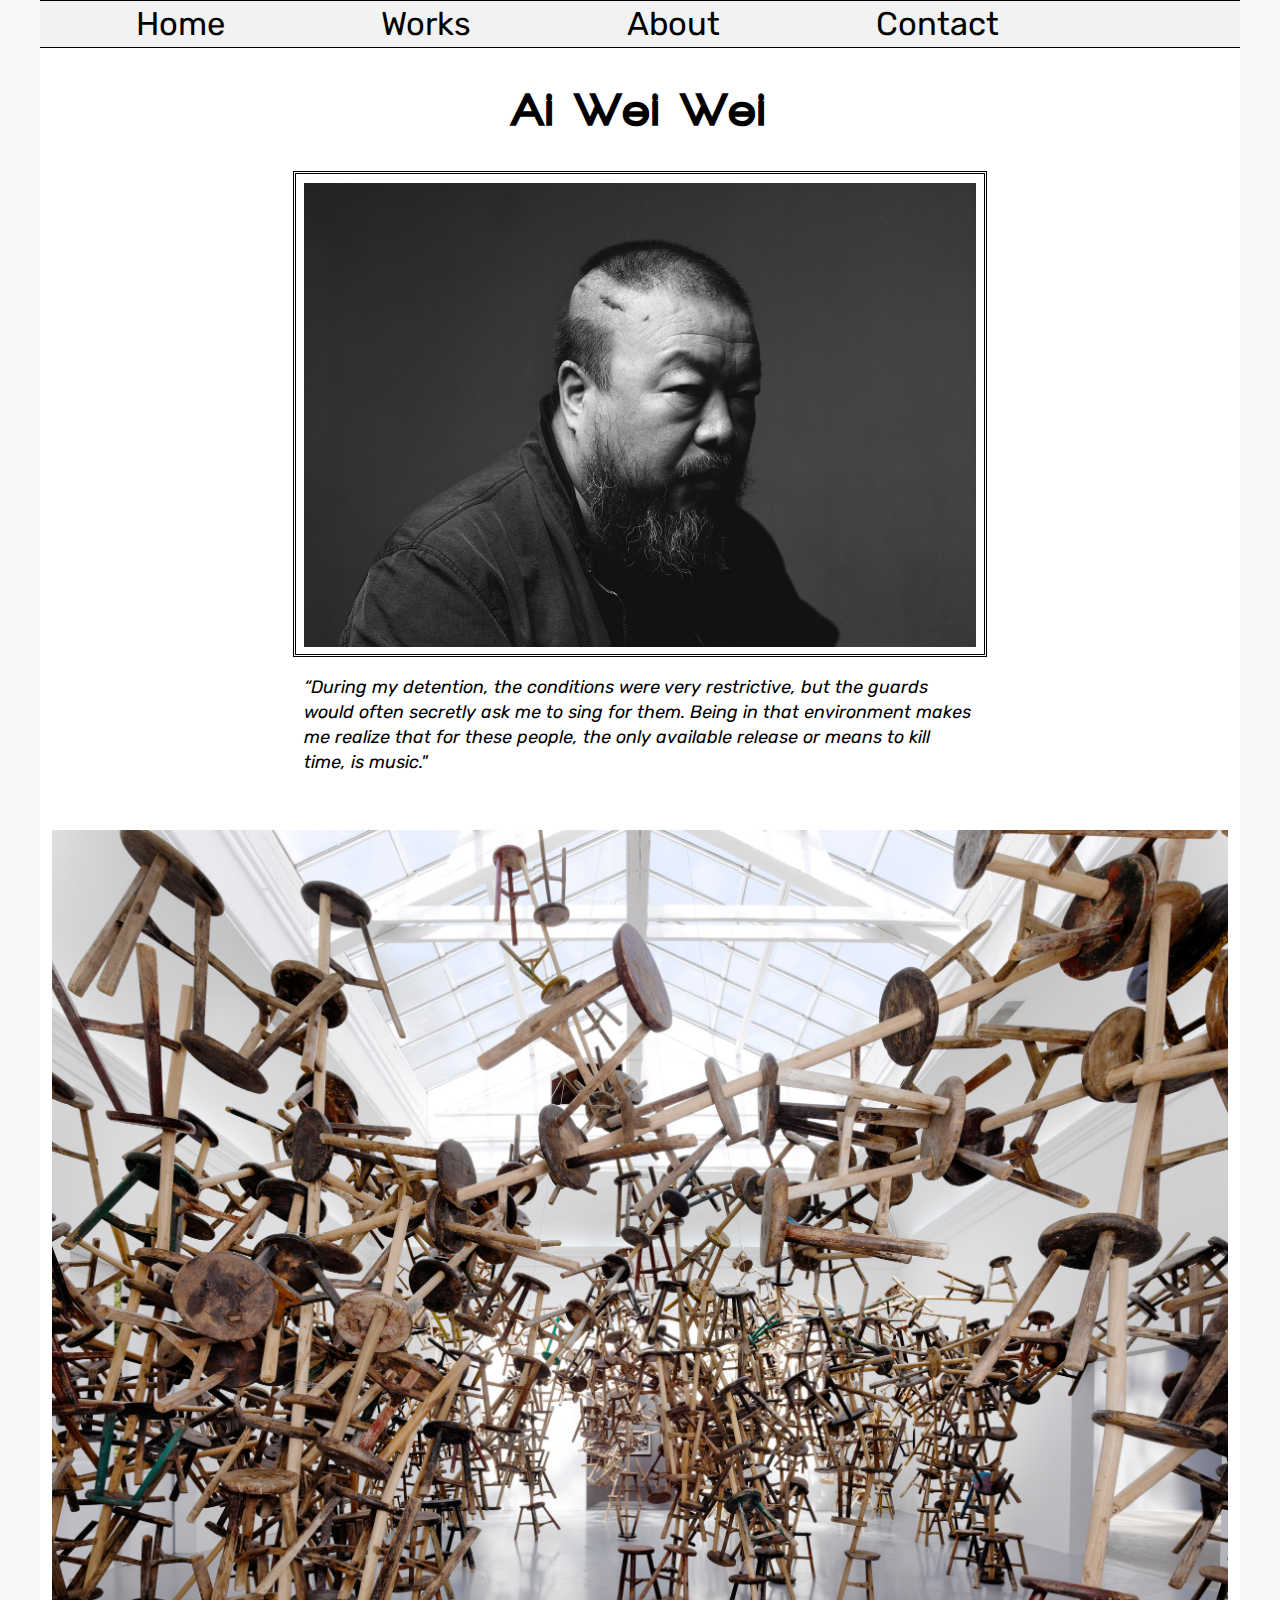
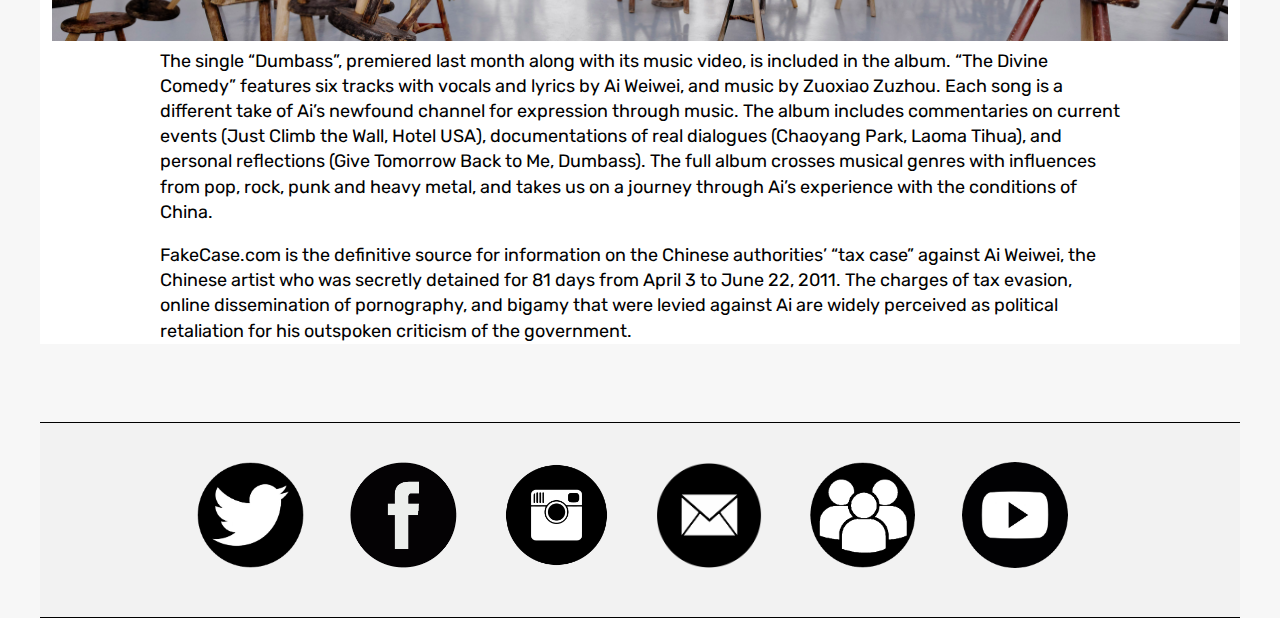
==== NgAllan_Project06/artist-profile.html @ fd408b61 "Add files via upload" ====
<!DOCTYPE html>
    <html lang="en">
        <head>
            <meta charset="UTF-8">
            <title>Artist Profile Page</title>
            <link rel="stylesheet" href="css/style.css">
            <meta name="viewport" content="width=device-width, initial-scale=1">
            <link href="https://fonts.googleapis.com/css?family=Rubik" rel="stylesheet">
        </head>
        <body>
            <div class="container">
                <nav>
                    <ul class="top-nav" id="my-top-nav">
                        <li><a class="active" href="index.html">Home</a></li>
                        <li><a href="#works">Works</a></li>
                        <li><a href="#about">About</a></li>
                        <li><a href="#contact">Contact</a></li>
                        <li class="icon"><a href="javascript:void(0);" style="font-size:2.25em;" onclick="myFunction()">&#9776;</a></li>
                    </ul>
                </nav>
                <div class="artist">
                    <h1>Ai Wei Wei</h1>
                    <div id="portrait">
                        <img src="images/ai-wei-wei/ai-wei-wei_portrait.jpg" alt="ai-wei-wei's portrait">
                    </div> <!-- portrait -->
                    <div class="quote">
                    <p>“During my detention, the conditions were very restrictive, but the guards would often secretly ask me to sing for them. Being in that environment makes me realize that for these people, the only available release or means to kill time, is music."</p>
                </div> <!-- quote -->
                </div><!-- artist -->
                <div class="slideshow">
                    <img class="mySlides" src="images/ai-wei-wei/ai-wei-wei_bang.jpg" alt="ai-wei-wei-bang">
                </div>
                <div class="info">
                    <p>The single “Dumbass”, premiered last month along with its music video, is included in the album. “The Divine Comedy” features six tracks with vocals and lyrics by Ai Weiwei, and music by Zuoxiao Zuzhou. Each song is a different take of Ai’s newfound channel for expression through music. The album includes commentaries on current events (Just Climb the Wall, Hotel USA), documentations of real dialogues (Chaoyang Park, Laoma Tihua), and personal reflections (Give Tomorrow Back to Me, Dumbass). The full album crosses musical genres with influences from pop, rock, punk and heavy metal, and takes us on a journey through Ai’s experience with the conditions of China.</p>
                </div> <!-- info -->
                <div class="info2">
                    <p><a href="https://fakecase.com/">FakeCase.com</a> is the definitive source for information on the Chinese authorities’ “tax case” against Ai Weiwei, the Chinese artist who was secretly detained for 81 days from April 3 to June 22, 2011. The charges of tax evasion, online dissemination of pornography, and bigamy that were levied against Ai are widely perceived as political retaliation for his outspoken criticism of the government.</p>
                </div><!-- info -->
                
                <div class="contacts">
                    <ul class="contact_list">
                        <li><a href="#"><img src="images/logos/twitter.png" alt="twitter logo"></a></li>
                        <li><a href="#"><img src="images/logos/facebook.png" alt="facebook logo"></a></li>
                        <li><a href="#"><img src="images/logos/instagram.png" alt="instagram logo"></a></li>
                        <li><a href="#"><img src="images/logos/newsletter.png" alt="newsletter logo"></a></li>
                        <li><a href="#"><img src="images/logos/press.png" alt="press logo"></a></li>
                        <li><a href="#"><img src="images/logos/youtube.png" alt="youtube logo"></a></li>
                    </ul>
                </div> <!-- contacts -->
            </div> <!-- container -->
            
            <script>
                function myFunction() {
                    var x = document.getElementById("my-top-nav");
                    if (x.className === "top-nav") {
                        x.className += " responsive";
                    } else {
                        x.className = "top-nav";
                    }
                }
            </script> <!-- nav script -->
        </body>
    </html>
---- NgAllan_Project06/css/style.css ----
@font-face{
/*    font-family: 'DiplomataSC-Regular';*/
/*    src:url('../fonts/Diplomata_SC/DiplomataSC-Regular.ttf');*/
    font-family: 'Walkway_Black';
    src:url('../fonts/Walkway_Black.ttf');
}

body{
    font-family: 'Rubik', sans-serif;
    font-size: 18px;
    margin:0;
    padding:0;
    line-height:1.4;
}

nav{
    z-index:11;
    font-size:1.3em;
    border:1px solid black;
    border-left:0;
    border-right:0;
}

img{
    width:100%;
}

.artist #portrait{
    width:80%;
    margin:0 auto;
    padding:1%;
    padding-bottom:0;
    border:double black;
}

h1{
    font-family: 'Walkway_Black', serif;
    text-align:center;
    font-size:2.5em;
    letter-spacing:4px;
    
}

h2{
    font-family: 'Walkway_Black', serif;
    padding-left:10%;
    font-size:1.8em;
    letter-spacing:1.5px;
}

p{
    padding-left:10%;
    padding-right:10%;
}

.contacts{
    margin-top:5%;
    background-color:#f2f2f2;
    float:left;
    border:1px solid black;
    border-right:0;
    border-left:0;
}

.quote{
    font-style:italic;
}

a{
    text-decoration:none;
    color:black;
}



.contact_list li{
    list-style-type:none;
    display:inline-block;
    padding:5%;
    width:20%;
    height:10%;
    text-align:center;
    font-size:1.4em;
}

.contact_list li a:hover{
    color:#B22222;
}

.contact_list li a{
    color:black;
    text-decoration:none;
}

.contacts_list li a img{
    width:10%;
}

ul.top-nav{
    list-style-type:none;
    margin:0;
    padding:0;
    overflow: hidden;
    background-color: #f2f2f2;
}

ul.top-nav li{
    float:left;
    margin: 0 5% 0 8%;
}

ul.top-nav li.icon {
    display: none;
}

#myText {
    display:none;
}

#myText p {
    margin-top:0;
    margin-bottom:5%;
}

button.accordion {
    background-color: #eee;
    color: #444;
    cursor: pointer;
    padding: 18px;
    width: 100%;
    text-align: left;
    border: none;
    outline: none;
    transition: 0.4s;
    font-size:1.25em;
}

button.accordion.active, button.accordion:hover {
    background-color: #ddd;
}

div.panel {
    padding: 0 18px;
    background-color: white;
    display: none;
}

button.accordion {
    margin-top:2%;
}

button.accordion:after {
    content: '\02795'; /* Unicode character for "plus" sign (+) */
    font-size: 13px;
    color: #777;
    float: right;
    margin-left: 5px;
}

button.accordion.active:after {
    content: "\2796"; /* Unicode character for "minus" sign (-) */
}

@media only screen and (max-width: 680px) {
    ul.top-nav li{
        display: none;
    }
    ul.top-nav li.icon {
        display: inline-block;
        float: right;
    }
    
    ul.top-nav li a{
        text-decoration:none;
        color:black;
    }
    
    ul.top-nav li a:hover{
        color:#B22222;
    }
    
    nav{
        position:fixed;
        width:100%;
        top:0;
        left:0;
    }
    h1{
        margin-top:2em;
    }
    
    .hideButton{
        border:2;
        background-color:#f2f2f2;
        margin-left:10%;
        font-size:1em;
        margin-bottom:5%;
    }
}
@media only screen and (max-width: 680px) {
    ul.top-nav.responsive {
        position:relative;
    }
    ul.top-nav.responsive li.icon{
        position:absolute;
        right:0;
        top:0;
    }
    ul.top-nav.responsive li{
        float:none;
        display: inline;
    }
    ul.top-nav.responsive li a{
        display: block;
        text-align: left;
        text-decoration:none;
        padding-left:5%;
        color:black;
    }
    
    ul.top-nav.responsive li a:hover{
        color:#B22222;
    }
    
    button.accordion {
        margin-top:2%;
    }
    
    button.thefirst {
        margin-top:0;
    }
}

@media only screen and (min-width: 320px){
    body{
        background-color: white;
    }
}

@media only screen and (min-width: 681px){
    .col-sm-3{
        width:45%;
        float:left;
        margin-left:3.333333333333333%;
    }
    
    .contact_list {
        margin-left:8%;
    }
    
    .contacts li{
        width:10%;
        padding:2%;
    }
    
    .col-sm-3 h2{
        font-size:1em;
    }
    
    .artist {
        width:70%;
    }
    
    .artist{
        margin:0 auto;
        
    }
    
    .slideshow {
        float:right;
        margin-right:1%;
        margin-left:1%;
        margin-top:3%;
    }
    
    .part1 .info{
        float:right;
    }
    
    .part1{
        float:right;
        width:47%;
        margin-right:2%;
    }
    
    .part2{
        float:left;
        width:47%;
        margin-left:2%;
    }
    
    .part2 .info p {
        margin-top:77%;
    }
    
    .part1 .info p {
        margin-top:5%;
    }
    
    .hideButton{
        border:solid 2px;
        border-color:#b6b6b6;
        background-color:#f2f2f2;
        margin-left:10%;
        font-size:1em;
        margin-bottom:5%;
    }
    
    nav ul .my-top-nav {
        margin-left:15%;
    }
    
}

@media only screen and (min-width: 900px){
    body{
        background-color: white;
    }
    
    .col-sm-3 {
        width:22.5%;
        margin-left:2%;
        float:left;
    }
    
    .col-sm-3 h2{
        font-size:1em;
    }
    
    .contact_list {
        margin-left:8%;
    }
    
    .contacts li{
        width:10%;
        padding:2%;
    }
    
    .top-nav{
        font-size:1.4em;
    }
    
    ul.top-nav li a:hover{
        color:#B22222;
    }
    
}


@media only screen and (min-width: 1200px){
    body{
        background-color: #f7f7f7;
    }
    h1, p{
        color: #000;
    }
    
    .container {
        width:1200px;
/*        height:1668px;*/
        margin:0 auto;
        background-color:white;
    }
}
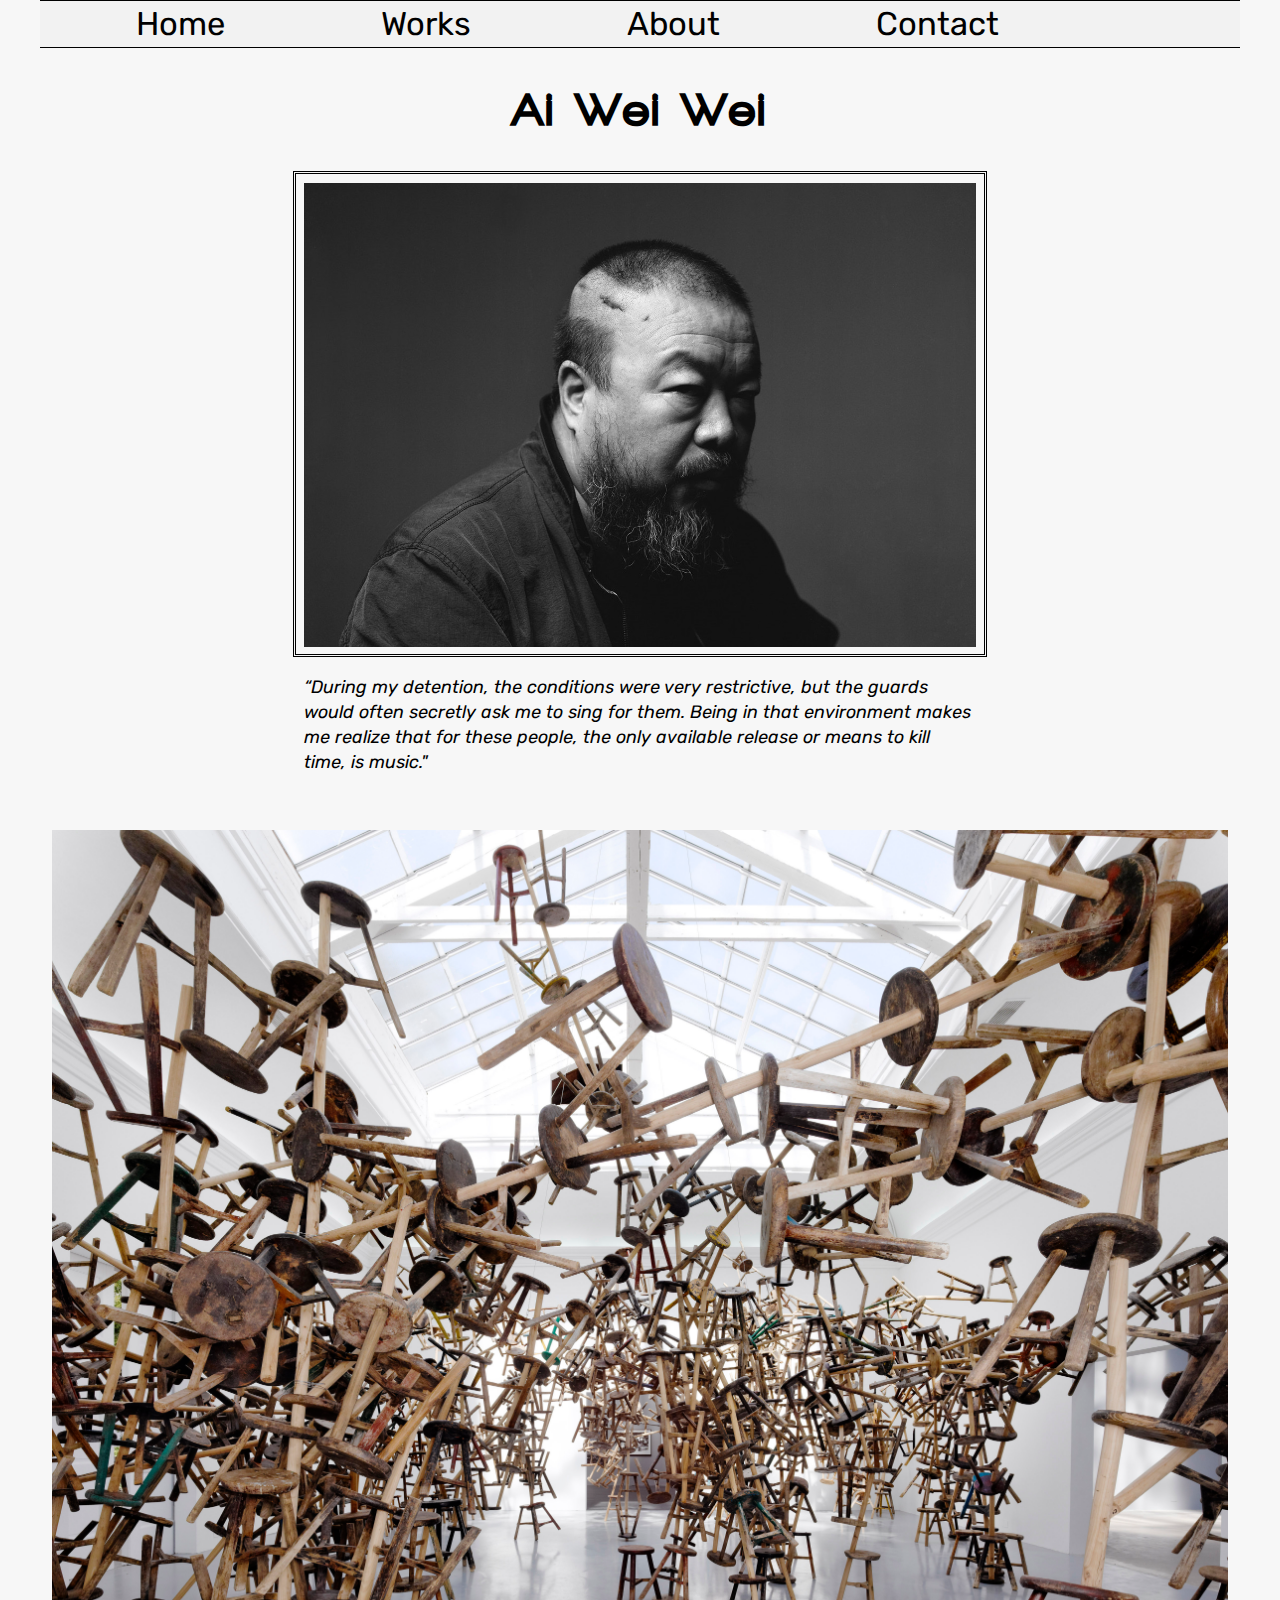
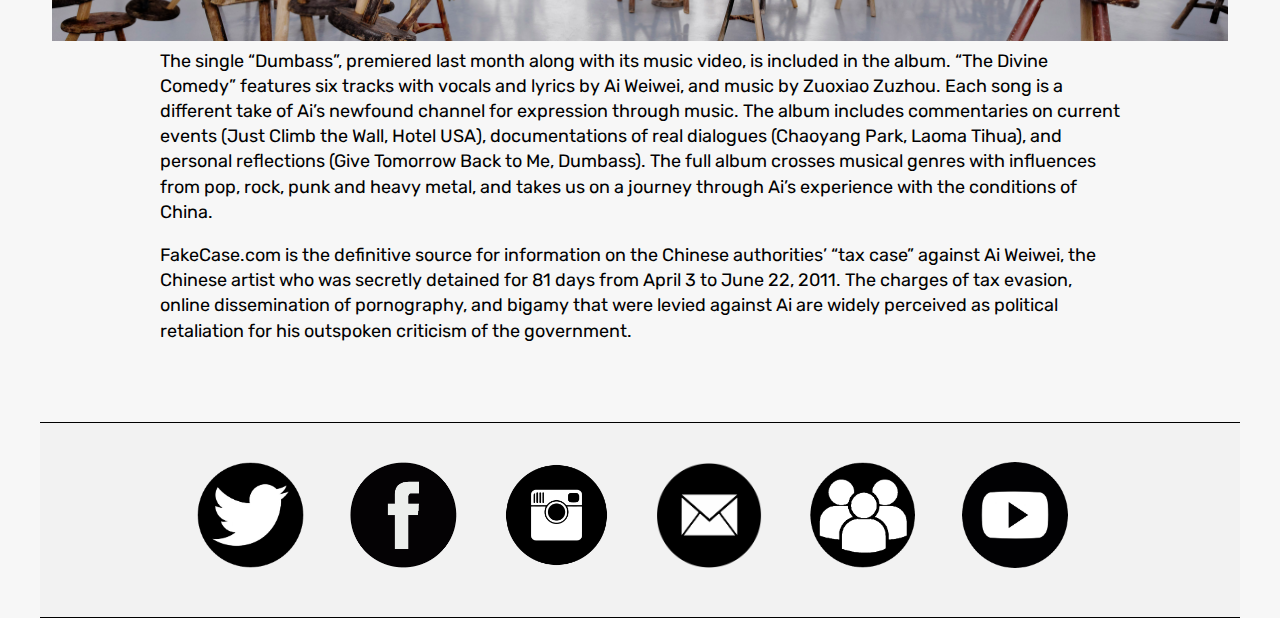
==== commit 239dcb1f: "Add files via upload" ====
--- a/NgAllan_Project06/artist-profile.html
+++ b/NgAllan_Project06/artist-profile.html
@@ -28,7 +28,7 @@
                 </div> <!-- quote -->
                 </div><!-- artist -->
                 <div class="slideshow">
-                    <img class="mySlides" src="images/ai-wei-wei/ai-wei-wei_bang.jpg" alt="ai-wei-wei-bang">
+                    <img class="myslides" src="images/ai-wei-wei/ai-wei-wei_bang.jpg" alt="ai-wei-wei-bang">
                 </div>
                 <div class="info">
                     <p>The single “Dumbass”, premiered last month along with its music video, is included in the album. “The Divine Comedy” features six tracks with vocals and lyrics by Ai Weiwei, and music by Zuoxiao Zuzhou. Each song is a different take of Ai’s newfound channel for expression through music. The album includes commentaries on current events (Just Climb the Wall, Hotel USA), documentations of real dialogues (Chaoyang Park, Laoma Tihua), and personal reflections (Give Tomorrow Back to Me, Dumbass). The full album crosses musical genres with influences from pop, rock, punk and heavy metal, and takes us on a journey through Ai’s experience with the conditions of China.</p>
--- a/NgAllan_Project06/css/style.css
+++ b/NgAllan_Project06/css/style.css
@@ -25,6 +25,39 @@
     width:100%;
 }
 
+.w3-content {
+    margin:0 auto;
+}
+
+.work-portrait{
+    width:40%;
+    float:left;
+    border:3px double black;
+    margin-right:3%;
+    margin-top:3%;
+}
+
+.artist-description{
+    margin-right:0;
+    padding-right:0;
+}
+
+.artist-side{
+    width:54%;
+    float:right;
+}
+
+.artist-side a{
+    margin:10%;
+    font-size:1.2em;
+    font-weight:bold;
+}
+
+.mySlides{
+    width:940px;
+    height:528px;
+}
+
 .artist #portrait{
     width:80%;
     margin:0 auto;
@@ -46,6 +79,7 @@
     padding-left:10%;
     font-size:1.8em;
     letter-spacing:1.5px;
+    margin-right:10%;
 }
 
 p{
@@ -64,6 +98,12 @@
 
 .quote{
     font-style:italic;
+}
+
+.quoter{
+    font-style:italic;
+    margin-right:10%;
+    font-size:1.5em;
 }
 
 a{
@@ -190,11 +230,24 @@
     }
     
     .hideButton{
-        border:2;
+        border:2px;
         background-color:#f2f2f2;
         margin-left:10%;
         font-size:1em;
         margin-bottom:5%;
+    }
+    
+    .work-portrait{
+        width:100%;
+    }
+    
+    .artist-side{
+        width:100%;
+    }
+    
+    .mySlides{
+        width:100% !important;
+        margin:0 auto;
     }
 }
 @media only screen and (max-width: 680px) {
@@ -295,6 +348,10 @@
     
     .part1 .info p {
         margin-top:5%;
+    }
+    
+    .part2 .myslides{
+        margin-bottom:5%;
     }
     
     .hideButton{
@@ -344,6 +401,8 @@
         color:#B22222;
     }
     
+    
+    
 }
 
 
@@ -359,10 +418,10 @@
         width:1200px;
 /*        height:1668px;*/
         margin:0 auto;
-        background-color:white;
-    }
-}
-
-
-
-
+/*        background-color:white;*/
+    }
+}
+
+
+
+
